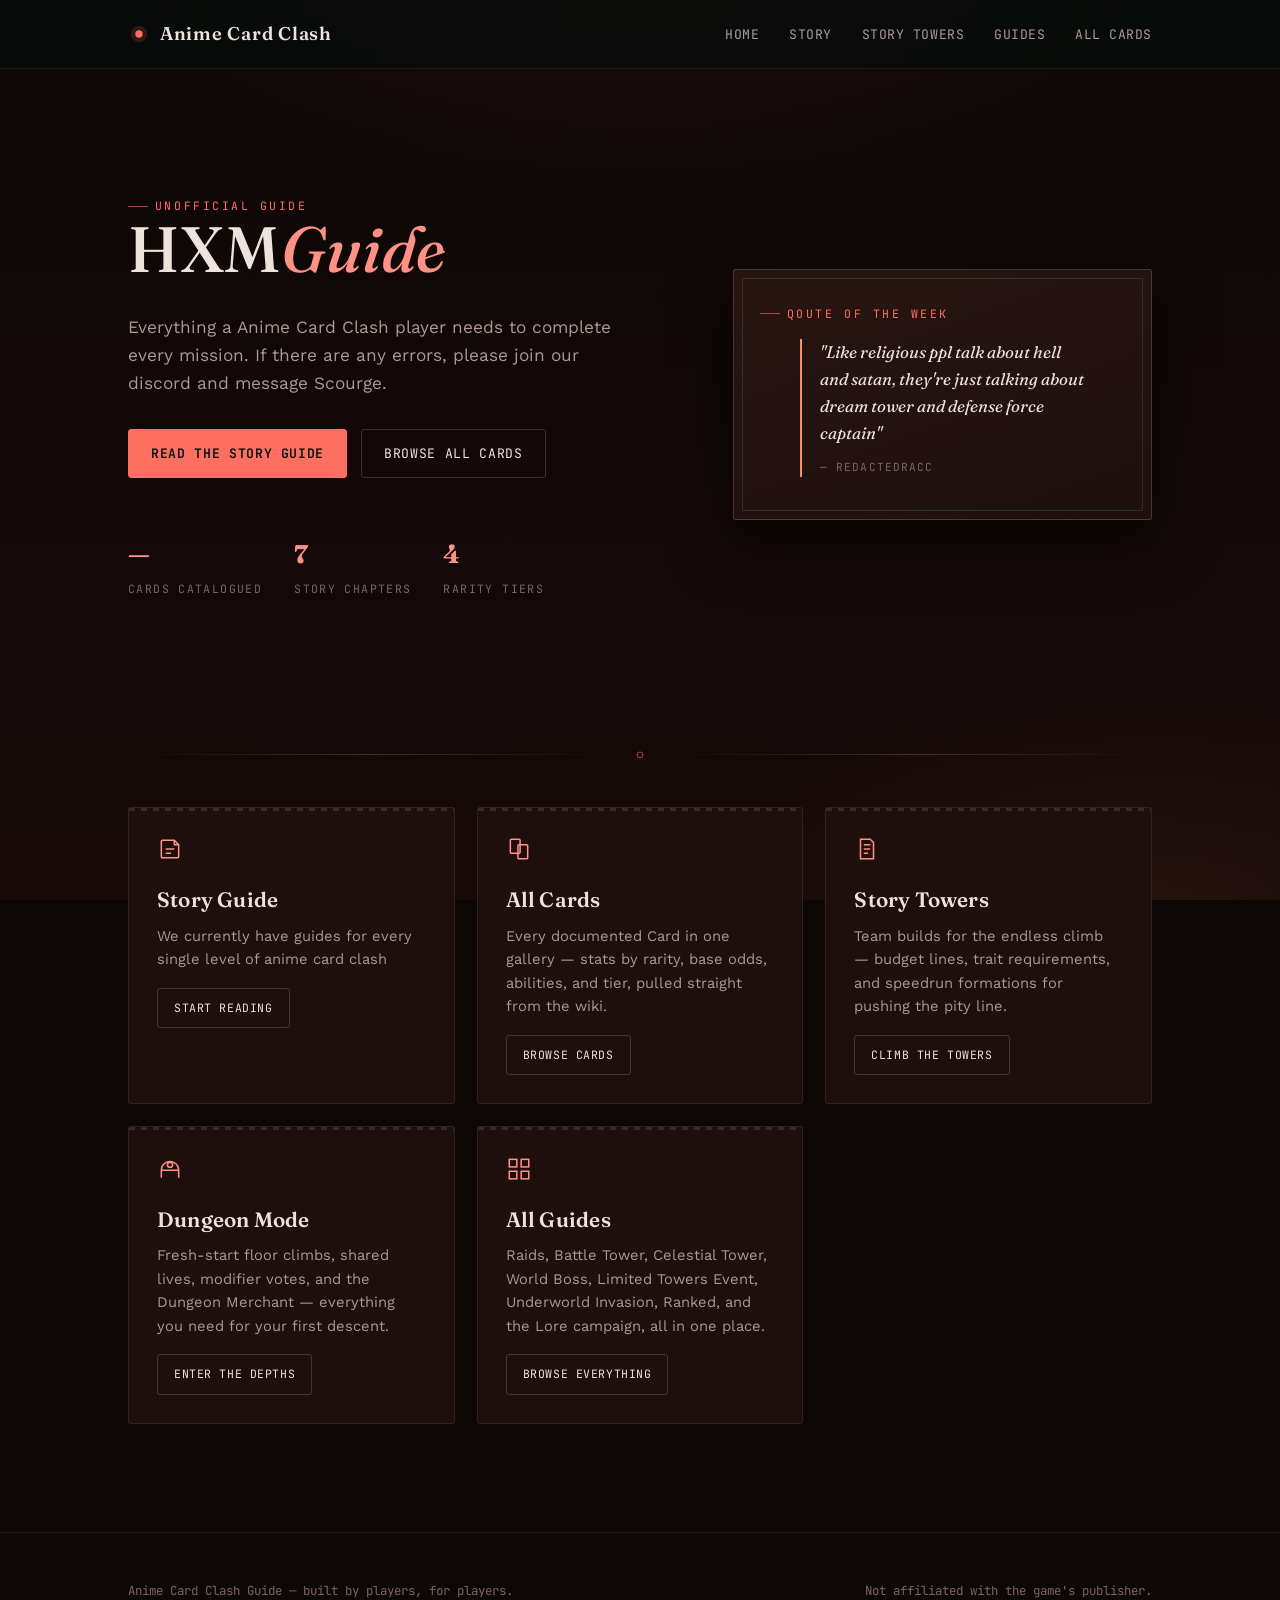
==== index.html @ 02397627 "Fix HTML encoding issues in index.html" ====
<!DOCTYPE html>
<html lang="en">
<head>
<meta charset="UTF-8" />
<meta name="viewport" content="width=device-width, initial-scale=1.0" />
<title>Anime Card Clash — Guide</title>
<meta name="description" content="A field guide for Anime Card Clash: story chapters, Card team builds, and the Omen luck calculator." />
<meta name="theme-color" content="#170a09" />

<meta property="og:title" content="Anime Card Clash — Guide" />
<meta property="og:description" content="Story chapters, Card team builds, and the Omen luck calculator for Anime Card Clash." />
<meta property="og:type" content="website" />

<link rel="icon" href="data:image/svg+xml,<svg xmlns=%22http://www.w3.org/2000/svg%22 viewBox=%220 0 24 24%22><circle cx=%2212%22 cy=%2212%22 r=%229%22 fill=%22%23ff6f61%22/></svg>" />

<link rel="preconnect" href="https://fonts.googleapis.com" />
<link rel="preconnect" href="https://fonts.gstatic.com" crossorigin />
<link href="https://fonts.googleapis.com/css2?family=Fraunces:ital,opsz,wght@0,9..144,400..600;1,9..144,400..600&family=Work+Sans:wght@400;500;600&family=JetBrains+Mono:wght@400;500&display=swap" rel="stylesheet" />

<link rel="stylesheet" href="css/style.css" />
<link rel="stylesheet" href="css/pages.css" />
</head>
<body>
<canvas id="spore-field" aria-hidden="true"></canvas>

<nav class="site-nav">
  <div class="container">
    <a href="index.html" class="brand">
      <span class="brand-mark" aria-hidden="true">
        <svg viewBox="0 0 24 24" fill="none"><circle cx="12" cy="12" r="9" fill="#ff6f61" opacity="0.15"/><circle cx="12" cy="12" r="4" fill="#ff6f61"/></svg>
      </span>
      Anime Card Clash
    </a>
    <button class="nav-toggle" aria-label="Toggle navigation">☰</button>
    <div class="nav-links">
      <a href="index.html">Home</a>
      <a href="story.html">Story</a>
      <a href="story-towers.html">Story Towers</a>
      <a href="guides.html">Guides</a>
      <a href="cards.html">All Cards</a>
    </div>
  </div>
</nav>

<div class="wrap">

  <header class="hero">
    <div class="container hero-grid">
      <div>
        <span class="eyebrow">Unofficial Guide</span>
        <h1>HXM<span>Guide</span><br /></h1>
        <p class="hero-lede">
          Everything a Anime Card Clash player needs to complete every mission. If there are any errors, please join our discord and message Scourge.
        </p>
        <div class="hero-actions">
          <a href="story.html" class="btn btn-primary">Read the Story Guide</a>
          <a href="cards.html" class="btn btn-ghost">Browse All Cards</a>
        </div>
        <div class="hero-stats">
          <div><strong id="stat-cards">—</strong><span>Cards Catalogued</span></div>
          <div><strong>7</strong><span>Story Chapters</span></div>
          <div><strong>4</strong><span>Rarity Tiers</span></div>
        </div>
      </div>

      <div class="hero-panel">
        <span class="eyebrow">Qoute of the Week</span>
        <blockquote style="margin-top:16px; font-family:var(--f-display); font-style:italic; font-size:1.05rem; color:var(--ink); border-left:2px solid var(--lantern); padding-left:18px;">
          "Like religious ppl talk about hell and satan, they're just talking about dream tower and defense force captain"
          <cite style="display:block; font-family:var(--f-mono); font-style:normal; font-size:0.7rem; text-transform:uppercase; letter-spacing:0.1em; color:var(--ink-faint); margin-top:12px;">— RedactedRacc</cite>
        </blockquote>
      </div>
    </div>
  </header>

  <section class="section-tight">
    <div class="container">
      <div class="mire-divider">
        <svg width="16" height="16" viewBox="0 0 16 16"><circle cx="8" cy="8" r="3" fill="none" stroke="#ff6f61" stroke-width="1"/></svg>
      </div>
      <div class="grid-3">
        <div class="journal-card feature-card">
          <div class="icon">
            <svg width="26" height="26" viewBox="0 0 24 24" fill="none" stroke="currentColor" stroke-width="1.4"><path d="M4 19V5a1 1 0 0 1 1-1h11l4 4v11a1 1 0 0 1-1 1H5a1 1 0 0 1-1-1Z"/><path d="M16 4v4h4"/><path d="M8 12h8M8 16h5"/></svg>
          </div>
          <h3>Story Guide</h3>
          <p>We currently have guides for every single level of anime card clash</p>
          <a href="story.html" class="btn btn-ghost">Start Reading</a>
        </div>
        <div class="journal-card feature-card">
          <div class="icon">
            <svg width="26" height="26" viewBox="0 0 24 24" fill="none" stroke="currentColor" stroke-width="1.4"><rect x="4" y="3" width="9" height="13" rx="1"/><rect x="11" y="8" width="9" height="13" rx="1"/></svg>
          </div>
          <h3>All Cards</h3>
          <p>Every documented Card in one gallery — stats by rarity, base
          odds, abilities, and tier, pulled straight from the wiki.</p>
          <a href="cards.html" class="btn btn-ghost">Browse Cards</a>
        </div>
        <div class="journal-card feature-card">
          <div class="icon">
            <svg width="26" height="26" viewBox="0 0 24 24" fill="none" stroke="currentColor" stroke-width="1.4"><path d="M6 3h9l3 3v15H6z"/><path d="M9 8h6M9 12h6M9 16h4"/></svg>
          </div>
          <h3>Story Towers</h3>
          <p>Team builds for the endless climb — budget lines, trait
          requirements, and speedrun formations for pushing the pity line.</p>
          <a href="story-towers.html" class="btn btn-ghost">Climb the Towers</a>
        </div>
        <div class="journal-card feature-card">
          <div class="icon">
            <svg width="26" height="26" viewBox="0 0 24 24" fill="none" stroke="currentColor" stroke-width="1.4"><path d="M4 21v-7a8 8 0 0 1 16 0v7"/><path d="M4 14h16"/><circle cx="12" cy="9" r="2.4"/></svg>
          </div>
          <h3>Dungeon Mode</h3>
          <p>Fresh-start floor climbs, shared lives, modifier votes, and the
          Dungeon Merchant — everything you need for your first descent.</p>
          <a href="dungeon.html" class="btn btn-ghost">Enter the Depths</a>
        </div>
        <div class="journal-card feature-card">
          <div class="icon">
            <svg width="26" height="26" viewBox="0 0 24 24" fill="none" stroke="currentColor" stroke-width="1.4"><rect x="3" y="4" width="7" height="7"/><rect x="14" y="4" width="7" height="7"/><rect x="3" y="15" width="7" height="7"/><rect x="14" y="15" width="7" height="7"/></svg>
          </div>
          <h3>All Guides</h3>
          <p>Raids, Battle Tower, Celestial Tower, World Boss, Limited Towers
          Event, Underworld Invasion, Ranked, and the Lore campaign, all in one place.</p>
          <a href="guides.html" class="btn btn-ghost">Browse Everything</a>
        </div>
      </div>
    </div>
  </section>


</div>

<footer>
  <div class="container">
    <span>Anime Card Clash Guide — built by players, for players.</span>
    <span>Not affiliated with the game's publisher.</span>
  </div>
</footer>

<script src="js/spores.js"></script>
<script src="js/cards-data.js"></script>
<script src="js/main.js"></script>
<script>
  document.getElementById("stat-cards").textContent =
    typeof CARDS !== "undefined" ? CARDS.length : "—";
</script>
</body>
</html>
---- css/style.css ----
/* ============================================================
   HOLLOWMERE — Field Guide
   A drowned-kingdom fantasy guide site.
   Design language: illuminated field journal found in a bog —
   parchment ink, bioluminescent moss glow, wax-seal rarity marks.
   ============================================================ */

:root {
  /* --- Color: ember-lantern palette (red) --- */
  --bg: #0d0706;
  --bg-alt: #170a09;
  --panel: #1e0f0d;
  --panel-raised: #281512;
  --line: rgba(232, 226, 208, 0.09);
  --line-strong: rgba(232, 226, 208, 0.18);

  --ink: #ede3dc;
  --ink-dim: #ad9993;
  --ink-faint: #7a6560;

  --moss: #ff6f61;
  --moss-glow: #ff9285;
  --lantern: #f2935c;
  --lantern-dim: #b8623a;
  --blood-moth: #c94f45;

  /* rarity marks */
  --r-common: #a08c88;
  --r-uncommon: #c96a4f;
  --r-rare: #f2935c;
  --r-mythic: #ff6f61;

  /* --- Type --- */
  --f-display: "Fraunces", "Iowan Old Style", Georgia, serif;
  --f-body: "Work Sans", "Segoe UI", sans-serif;
  --f-mono: "JetBrains Mono", ui-monospace, Menlo, monospace;

  --radius: 3px;
  --shadow-deep: 0 20px 60px rgba(0, 0, 0, 0.55);
}

* { box-sizing: border-box; }
html { scroll-behavior: smooth; }

body {
  margin: 0;
  background: var(--bg);
  color: var(--ink);
  font-family: var(--f-body);
  font-size: 16px;
  line-height: 1.6;
  -webkit-font-smoothing: antialiased;
  position: relative;
  overflow-x: hidden;
}

/* Texture: faint vignette + noise-ish gradient wash, no external images needed */
body::before {
  content: "";
  position: fixed;
  inset: 0;
  z-index: 0;
  pointer-events: none;
  background:
    radial-gradient(ellipse 80% 50% at 50% -10%, rgba(255, 111, 97, 0.08), transparent 60%),
    radial-gradient(ellipse 60% 40% at 90% 100%, rgba(242, 147, 92, 0.06), transparent 60%),
    linear-gradient(180deg, var(--bg) 0%, var(--bg-alt) 100%);
}

#spore-field {
  position: fixed;
  inset: 0;
  z-index: 0;
  pointer-events: none;
  opacity: 0.55;
}

.wrap { position: relative; z-index: 1; }

a { color: inherit; text-decoration: none; }
img { max-width: 100%; display: block; }

::selection { background: var(--moss); color: #06110d; }

/* --- Focus states (accessibility) --- */
a:focus-visible,
button:focus-visible,
input:focus-visible,
select:focus-visible {
  outline: 2px solid var(--moss-glow);
  outline-offset: 3px;
}

@media (prefers-reduced-motion: reduce) {
  * { animation-duration: 0.001ms !important; animation-iteration-count: 1 !important; transition-duration: 0.001ms !important; scroll-behavior: auto !important; }
}

/* ============ Typography ============ */
h1, h2, h3, h4 {
  font-family: var(--f-display);
  font-weight: 600;
  color: var(--ink);
  letter-spacing: 0.01em;
  margin: 0 0 0.5em;
}
h1 { font-size: clamp(2.4rem, 5vw, 4.2rem); font-weight: 500; line-height: 1.04; }
h2 { font-size: clamp(1.7rem, 3vw, 2.4rem); font-weight: 600; }
h3 { font-size: 1.3rem; }
p { margin: 0 0 1em; color: var(--ink-dim); }
.eyebrow {
  font-family: var(--f-mono);
  text-transform: uppercase;
  letter-spacing: 0.22em;
  font-size: 0.72rem;
  color: var(--moss);
  display: inline-flex;
  align-items: center;
  gap: 0.6em;
}
.eyebrow::before {
  content: "";
  width: 20px;
  height: 1px;
  background: var(--moss);
  opacity: 0.6;
}

/* ============ Layout shells ============ */
.container {
  max-width: 1080px;
  margin: 0 auto;
  padding: 0 28px;
}
section { padding: 88px 0; }
.section-tight { padding: 48px 0; }

/* ============ Nav ============ */
.site-nav {
  position: sticky;
  top: 0;
  z-index: 40;
  backdrop-filter: blur(10px);
  background: rgba(7, 13, 11, 0.75);
  border-bottom: 1px solid var(--line);
}
.site-nav .container {
  display: flex;
  align-items: center;
  justify-content: space-between;
  height: 68px;
}
.brand {
  font-family: var(--f-display);
  font-size: 1.15rem;
  font-weight: 600;
  letter-spacing: 0.04em;
  display: flex;
  align-items: center;
  gap: 10px;
}
.brand-mark {
  width: 22px; height: 22px;
  position: relative;
  flex-shrink: 0;
}
.brand-mark svg { width: 100%; height: 100%; }
.nav-links {
  display: flex;
  gap: 30px;
  font-family: var(--f-mono);
  font-size: 0.82rem;
  letter-spacing: 0.04em;
  text-transform: uppercase;
}
.nav-links a {
  color: var(--ink-dim);
  position: relative;
  padding: 4px 0;
  transition: color 0.2s ease;
}
.nav-links a:hover, .nav-links a.active { color: var(--moss-glow); }
.nav-links a.active::after {
  content: "";
  position: absolute;
  left: 0; right: 0; bottom: -2px;
  height: 1px;
  background: var(--moss-glow);
}
.nav-toggle { display: none; }

@media (max-width: 720px) {
  .nav-links {
    position: fixed;
    top: 68px; left: 0; right: 0;
    background: var(--bg-alt);
    flex-direction: column;
    gap: 0;
    border-bottom: 1px solid var(--line);
    max-height: 0;
    overflow: hidden;
    transition: max-height 0.25s ease;
  }
  .nav-links.open { max-height: 300px; }
  .nav-links a { padding: 16px 28px; border-top: 1px solid var(--line); }
  .nav-toggle {
    display: block;
    background: none; border: 1px solid var(--line-strong);
    color: var(--ink); width: 38px; height: 34px; border-radius: var(--radius);
    font-family: var(--f-mono);
  }
}

/* ============ Buttons ============ */
.btn {
  display: inline-flex;
  align-items: center;
  gap: 8px;
  font-family: var(--f-mono);
  font-size: 0.82rem;
  letter-spacing: 0.05em;
  text-transform: uppercase;
  padding: 13px 22px;
  border-radius: var(--radius);
  border: 1px solid var(--line-strong);
  transition: all 0.2s ease;
  cursor: pointer;
  background: transparent;
  color: var(--ink);
}
.btn-primary {
  background: var(--moss);
  color: #06120d;
  border-color: var(--moss);
  font-weight: 600;
}
.btn-primary:hover { background: var(--moss-glow); box-shadow: 0 0 24px rgba(127, 255, 176, 0.35); }
.btn-ghost:hover { border-color: var(--moss); color: var(--moss-glow); }

/* ============ Hero ============ */
.hero {
  padding: 120px 0 90px;
  position: relative;
}
.hero-grid {
  display: grid;
  grid-template-columns: 1.3fr 1fr;
  gap: 60px;
  align-items: center;
}
.hero h1 span { color: var(--moss-glow); font-style: italic; }
.hero-lede { font-size: 1.08rem; max-width: 46ch; }
.hero-actions { display: flex; gap: 14px; margin-top: 32px; flex-wrap: wrap; }
.hero-stats {
  display: flex;
  gap: 32px;
  margin-top: 56px;
  font-family: var(--f-mono);
}
.hero-stats div strong {
  display: block;
  font-size: 1.6rem;
  color: var(--moss-glow);
  font-family: var(--f-display);
}
.hero-stats div span { font-size: 0.72rem; text-transform: uppercase; letter-spacing: 0.12em; color: var(--ink-faint); }

.hero-panel {
  border: 1px solid var(--line-strong);
  border-radius: var(--radius);
  background: linear-gradient(160deg, var(--panel-raised), var(--panel));
  padding: 26px;
  position: relative;
  box-shadow: var(--shadow-deep);
}
.hero-panel::before {
  content: "";
  position: absolute;
  inset: 8px;
  border: 1px solid rgba(94, 234, 212, 0.15);
  border-radius: 2px;
  pointer-events: none;
}

@media (max-width: 860px) {
  .hero-grid { grid-template-columns: 1fr; }
}

/* ============ Journal card (signature element) ============
   Used for chapters, teams, and calculator results.
   Torn top edge + wax seal corner = "field journal entry" motif. */
.journal-card {
  position: relative;
  background: var(--panel);
  border: 1px solid var(--line);
  border-radius: var(--radius);
  padding: 30px;
  overflow: hidden;
}
.journal-card::before {
  content: "";
  position: absolute;
  top: 0; left: 0; right: 0;
  height: 3px;
  background: repeating-linear-gradient(90deg, var(--line-strong) 0 6px, transparent 6px 12px);
  opacity: 0.7;
}

/* ============ Section dividers ============ */
.mire-divider {
  display: flex;
  align-items: center;
  gap: 18px;
  margin: 8px 0 44px;
  color: var(--ink-faint);
}
.mire-divider::before, .mire-divider::after {
  content: "";
  flex: 1;
  height: 1px;
  background: linear-gradient(90deg, transparent, var(--line-strong), transparent);
}
.mire-divider svg { flex-shrink: 0; opacity: 0.6; }

/* ============ Footer ============ */
footer {
  border-top: 1px solid var(--line);
  padding: 48px 0;
  margin-top: 60px;
}
footer .container {
  display: flex;
  justify-content: space-between;
  align-items: center;
  flex-wrap: wrap;
  gap: 16px;
  font-family: var(--f-mono);
  font-size: 0.78rem;
  color: var(--ink-faint);
}

/* ============ Discord floating button (all pages, via js/main.js) ============ */
.discord-fab {
  position: fixed;
  right: 22px;
  bottom: 22px;
  z-index: 60;
  width: 54px;
  height: 54px;
  border-radius: 50%;
  display: flex;
  align-items: center;
  justify-content: center;
  background: var(--moss);
  color: #1a0705;
  box-shadow: var(--shadow-deep);
  transition: transform 0.2s ease, background 0.2s ease, box-shadow 0.2s ease;
}
.discord-fab svg { width: 26px; height: 26px; }
.discord-fab:hover, .discord-fab:focus-visible {
  transform: translateY(-3px) scale(1.05);
  background: var(--moss-glow);
  box-shadow: 0 0 24px rgba(255, 111, 97, 0.45), var(--shadow-deep);
}
@media (max-width: 720px) {
  .discord-fab { right: 16px; bottom: 16px; width: 48px; height: 48px; }
  .discord-fab svg { width: 22px; height: 22px; }
}

/* ============ Utility ============ */
.grid-2 { display: grid; grid-template-columns: 1fr 1fr; gap: 26px; }
.grid-3 { display: grid; grid-template-columns: repeat(3, 1fr); gap: 22px; }
@media (max-width: 860px) {
  .grid-2, .grid-3 { grid-template-columns: 1fr; }
}
.tag {
  font-family: var(--f-mono);
  font-size: 0.68rem;
  text-transform: uppercase;
  letter-spacing: 0.08em;
  padding: 3px 9px;
  border: 1px solid var(--line-strong);
  border-radius: 20px;
  color: var(--ink-dim);
}
---- css/pages.css ----
/* ============================================================
   STORY PAGE
   ============================================================ */
.toc {
  display: flex;
  flex-direction: column;
  gap: 2px;
  position: sticky;
  top: 90px;
}
.toc a {
  font-family: var(--f-mono);
  font-size: 0.8rem;
  color: var(--ink-faint);
  padding: 10px 14px;
  border-left: 2px solid var(--line);
  transition: all 0.2s ease;
}
.toc a:hover, .toc a.active {
  color: var(--moss-glow);
  border-left-color: var(--moss-glow);
  background: rgba(94, 234, 212, 0.05);
}
.story-layout {
  display: grid;
  grid-template-columns: 220px 1fr;
  gap: 56px;
  align-items: start;
}
@media (max-width: 860px) {
  .story-layout { grid-template-columns: 1fr; }
  .toc { position: static; flex-direction: row; flex-wrap: wrap; }
}

.chapter { padding-bottom: 64px; margin-bottom: 64px; border-bottom: 1px solid var(--line); scroll-margin-top: 90px; }
.chapter:last-child { border-bottom: none; }
.chapter-num {
  font-family: var(--f-mono);
  color: var(--moss);
  font-size: 0.8rem;
  letter-spacing: 0.1em;
  display: block;
  margin-bottom: 10px;
}
.chapter p:first-of-type::first-letter {
  font-family: var(--f-display);
  font-size: 3.6rem;
  float: left;
  line-height: 0.8;
  padding: 8px 10px 0 0;
  color: var(--moss-glow);
  font-weight: 500;
}
.chapter blockquote {
  border-left: 2px solid var(--lantern);
  margin: 28px 0;
  padding: 4px 24px;
  font-family: var(--f-display);
  font-style: italic;
  font-size: 1.15rem;
  color: var(--ink);
}
.chapter blockquote cite {
  display: block;
  font-family: var(--f-mono);
  font-style: normal;
  font-size: 0.72rem;
  text-transform: uppercase;
  letter-spacing: 0.1em;
  color: var(--ink-faint);
  margin-top: 10px;
}
.lore-note {
  background: var(--panel);
  border: 1px solid var(--line);
  border-radius: var(--radius);
  padding: 18px 20px;
  margin: 24px 0;
  font-size: 0.92rem;
}
.lore-note strong { color: var(--lantern); font-family: var(--f-mono); font-size: 0.75rem; text-transform: uppercase; letter-spacing: 0.08em; display: block; margin-bottom: 6px; }

/* ============================================================
   HOME PAGE EXTRAS
   ============================================================ */
.feature-card {
  padding: 28px;
}
.feature-card .icon { color: var(--moss-glow); margin-bottom: 14px; }
.feature-card h3 { margin-bottom: 8px; }
.feature-card p { font-size: 0.92rem; margin-bottom: 16px; }
.feature-card .btn { font-size: 0.72rem; padding: 10px 16px; }

/* ============================================================
   GUIDE CARDS (Story / Dungeon / Raid / Towers / Bosses / etc.)
   ============================================================ */
.guides-grid {
  display: grid;
  grid-template-columns: repeat(auto-fill, minmax(340px, 1fr));
  gap: 22px;
  margin-bottom: 10px;
}
.guide-section { padding-bottom: 48px; margin-bottom: 12px; border-bottom: 1px solid var(--line); scroll-margin-top: 90px; }
.guide-section:last-child { border-bottom: none; }

.guide-card {
  position: relative;
  background: var(--panel);
  border: 1px solid var(--line);
  border-radius: var(--radius);
  padding: 22px;
  display: flex;
  flex-direction: column;
  gap: 12px;
  transition: transform 0.2s ease, border-color 0.2s ease;
}
.guide-card:hover { transform: translateY(-3px); border-color: var(--line-strong); }

.guide-card-head { display: flex; align-items: center; justify-content: space-between; }
.guide-pill {
  font-family: var(--f-mono);
  font-size: 0.66rem;
  text-transform: uppercase;
  letter-spacing: 0.08em;
  padding: 4px 10px;
  border: 1px solid var(--line-strong);
  border-radius: 20px;
  color: var(--moss-glow);
}
.guide-card h3 { margin-bottom: 0; font-size: 1.6rem; line-height: 1.15; }

.code-btn {
  display: inline-flex;
  align-items: center;
  gap: 6px;
  font-family: var(--f-mono);
  font-size: 0.66rem;
  letter-spacing: 0.06em;
  text-transform: uppercase;
  background: transparent;
  border: 1px solid var(--line-strong);
  color: var(--ink-dim);
  border-radius: 20px;
  padding: 5px 10px;
  cursor: pointer;
  transition: all 0.15s ease;
}
.code-btn:hover { border-color: var(--lantern); color: var(--lantern); }

.guide-team { gap: 8px; }
.guide-member {
  display: flex;
  align-items: center;
  gap: 10px;
  justify-content: flex-start;
  background: var(--bg-alt);
  border-left: 2px solid var(--moss);
  padding: 7px 10px;
}
.guide-member-text { display: flex; flex-direction: column; line-height: 1.3; }
.guide-member-text strong { color: var(--ink); font-weight: 600; font-size: 0.82rem; }
.guide-member-text span { color: var(--ink-faint); font-size: 0.72rem; }

.card-avatar {
  flex-shrink: 0;
  width: 30px;
  height: 30px;
  border-radius: 50%;
  overflow: hidden;
  display: flex;
  align-items: center;
  justify-content: center;
  background: var(--panel-raised);
}
.card-avatar img { width: 100%; height: 100%; object-fit: cover; }
.card-avatar-fallback {
  font-family: var(--f-mono);
  font-size: 0.64rem;
  font-weight: 700;
  border: 1px solid;
}

.guide-columns {
  display: grid;
  grid-template-columns: 1fr 1fr;
  gap: 16px;
  padding-top: 6px;
  border-top: 1px solid var(--line);
}
.guide-col ul { margin: 8px 0 0; padding-left: 16px; font-size: 0.8rem; color: var(--ink-dim); }
.guide-col li { margin-bottom: 5px; }
@media (max-width: 640px) { .guide-columns { grid-template-columns: 1fr; } }

.guide-stat { margin: 0; padding-top: 4px; }
.guide-meta {
  border-top: none;
  padding-top: 0;
  display: flex;
  align-items: center;
  flex-wrap: wrap;
  gap: 8px;
}
.rng-tag { border-color: var(--lantern-dim); color: var(--lantern); }
.guide-author { font-family: var(--f-mono); font-size: 0.7rem; color: var(--ink-faint); margin-left: auto; }

/* Sub-nav chips linking between guide category pages */
.subnav {
  display: flex;
  gap: 8px;
  flex-wrap: wrap;
  margin-bottom: 36px;
  padding-bottom: 24px;
  border-bottom: 1px solid var(--line);
}
.subnav a {
  font-family: var(--f-mono);
  font-size: 0.72rem;
  text-transform: uppercase;
  letter-spacing: 0.06em;
  padding: 7px 14px;
  border: 1px solid var(--line-strong);
  border-radius: 20px;
  color: var(--ink-dim);
  transition: all 0.15s ease;
}
.subnav a:hover { border-color: var(--moss); color: var(--ink); }
.subnav a.current { background: var(--moss); color: #06120d; border-color: var(--moss); font-weight: 600; }

/* Guides hub */
.hub-grid { display: grid; grid-template-columns: repeat(auto-fill, minmax(260px, 1fr)); gap: 20px; }
.hub-card {
  background: var(--panel);
  border: 1px solid var(--line);
  border-radius: var(--radius);
  padding: 24px;
  transition: transform 0.2s ease, border-color 0.2s ease;
}
.hub-card:hover { transform: translateY(-3px); border-color: var(--line-strong); }
.hub-card h3 { margin-bottom: 6px; }
.hub-card p { font-size: 0.86rem; margin-bottom: 14px; }
.hub-count { font-family: var(--f-mono); font-size: 0.68rem; color: var(--moss-glow); text-transform: uppercase; letter-spacing: 0.06em; }

/* ============================================================
   ALL CARDS PAGE
   ============================================================ */
.cards-toolbar {
  display: flex;
  gap: 16px;
  flex-wrap: wrap;
  align-items: center;
  justify-content: space-between;
  margin-bottom: 10px;
  padding-bottom: 24px;
  border-bottom: 1px solid var(--line);
}
.cards-toolbar-filters { display: flex; gap: 20px; flex-wrap: wrap; }

.filter-group { display: flex; gap: 8px; flex-wrap: wrap; }
.filter-chip {
  font-family: var(--f-mono);
  font-size: 0.72rem;
  text-transform: uppercase;
  letter-spacing: 0.06em;
  padding: 7px 14px;
  border: 1px solid var(--line-strong);
  border-radius: 20px;
  color: var(--ink-dim);
  cursor: pointer;
  background: transparent;
  transition: all 0.15s ease;
}
.filter-chip:hover { border-color: var(--moss); color: var(--ink); }
.filter-chip.active { background: var(--moss); color: #06120d; border-color: var(--moss); font-weight: 600; }

.card-search {
  background: var(--bg-alt);
  border: 1px solid var(--line-strong);
  color: var(--ink);
  padding: 10px 14px;
  border-radius: var(--radius);
  font-family: var(--f-mono);
  font-size: 0.85rem;
  min-width: 240px;
}

.card-count { font-family: var(--f-mono); font-size: 0.78rem; color: var(--ink-faint); margin: 18px 0 24px; }

.empty-state {
  text-align: center;
  padding: 70px 20px;
  color: var(--ink-faint);
  font-family: var(--f-mono);
  border: 1px dashed var(--line-strong);
  border-radius: var(--radius);
}

.cards-grid {
  display: grid;
  grid-template-columns: repeat(auto-fill, minmax(300px, 1fr));
  gap: 22px;
}

.card-tile {
  background: var(--panel);
  border: 1px solid var(--line);
  border-radius: var(--radius);
  overflow: hidden;
  display: flex;
  flex-direction: column;
  transition: transform 0.2s ease, border-color 0.2s ease;
}
.card-tile:hover { transform: translateY(-3px); border-color: var(--line-strong); }

.card-tile-art {
  background: linear-gradient(180deg, var(--panel-raised), var(--bg-alt));
  display: flex;
  align-items: center;
  justify-content: center;
  padding: 18px;
  border-bottom: 1px solid var(--line);
}
.card-tile-art img {
  max-width: 100%;
  max-height: 220px;
  object-fit: contain;
  border-radius: 2px;
}

.card-tile-body { padding: 20px; display: flex; flex-direction: column; gap: 12px; }
.card-tile-head h3 { margin: 0; font-size: 1.1rem; }
.card-altname { font-size: 0.8rem; color: var(--ink-faint); font-style: italic; }

.card-badges { display: flex; gap: 8px; flex-wrap: wrap; }
.badge {
  font-family: var(--f-mono);
  font-size: 0.66rem;
  text-transform: uppercase;
  letter-spacing: 0.05em;
  padding: 4px 10px;
  border-radius: 20px;
  border: 1px solid var(--line-strong);
  color: var(--ink-dim);
}
.badge.role-attacker { border-color: var(--blood-moth); color: var(--blood-moth); }
.badge.role-support { border-color: var(--moss); color: var(--moss); }
.badge.pool-badge { color: var(--ink-faint); }
.badge.tier-none { opacity: 0.6; }
.badge.tier-ss { background: var(--r-mythic); color: #06120d; border-color: var(--r-mythic); font-weight: 700; }
.badge.tier-splus { background: var(--lantern); color: #2c1c05; border-color: var(--lantern); font-weight: 700; }
.badge.tier-s { border-color: var(--lantern); color: var(--lantern); font-weight: 600; }
.badge.tier-a { border-color: var(--r-rare); color: var(--r-rare); }
.badge.tier-b { border-color: var(--r-uncommon); color: var(--r-uncommon); }
.badge.tier-c { border-color: var(--r-common); color: var(--r-common); }

.card-ability { font-size: 0.86rem; margin: 0; color: var(--ink-dim); }
.card-ability strong { color: var(--ink); }

.card-stat-tabs { display: flex; gap: 4px; flex-wrap: wrap; }
.stat-tab {
  font-family: var(--f-mono);
  font-size: 0.66rem;
  text-transform: uppercase;
  letter-spacing: 0.04em;
  padding: 5px 10px;
  border-radius: 3px;
  border: 1px solid var(--line);
  background: var(--bg-alt);
  color: var(--ink-faint);
  cursor: pointer;
}
.stat-tab:hover { color: var(--ink); }
.stat-tab.active { background: var(--moss); color: #06120d; border-color: var(--moss); font-weight: 600; }

.card-stat-panel { display: none; border-top: 1px solid var(--line); padding-top: 8px; }
.card-stat-panel.active { display: block; }
.stat-row {
  display: flex;
  justify-content: space-between;
  padding: 5px 0;
  font-family: var(--f-mono);
  font-size: 0.82rem;
}
.stat-row span { color: var(--ink-faint); }

.card-source-link {
  font-family: var(--f-mono);
  font-size: 0.7rem;
  color: var(--moss-glow);
  text-decoration: none;
  align-self: flex-start;
}
.card-source-link:hover { text-decoration: underline; }
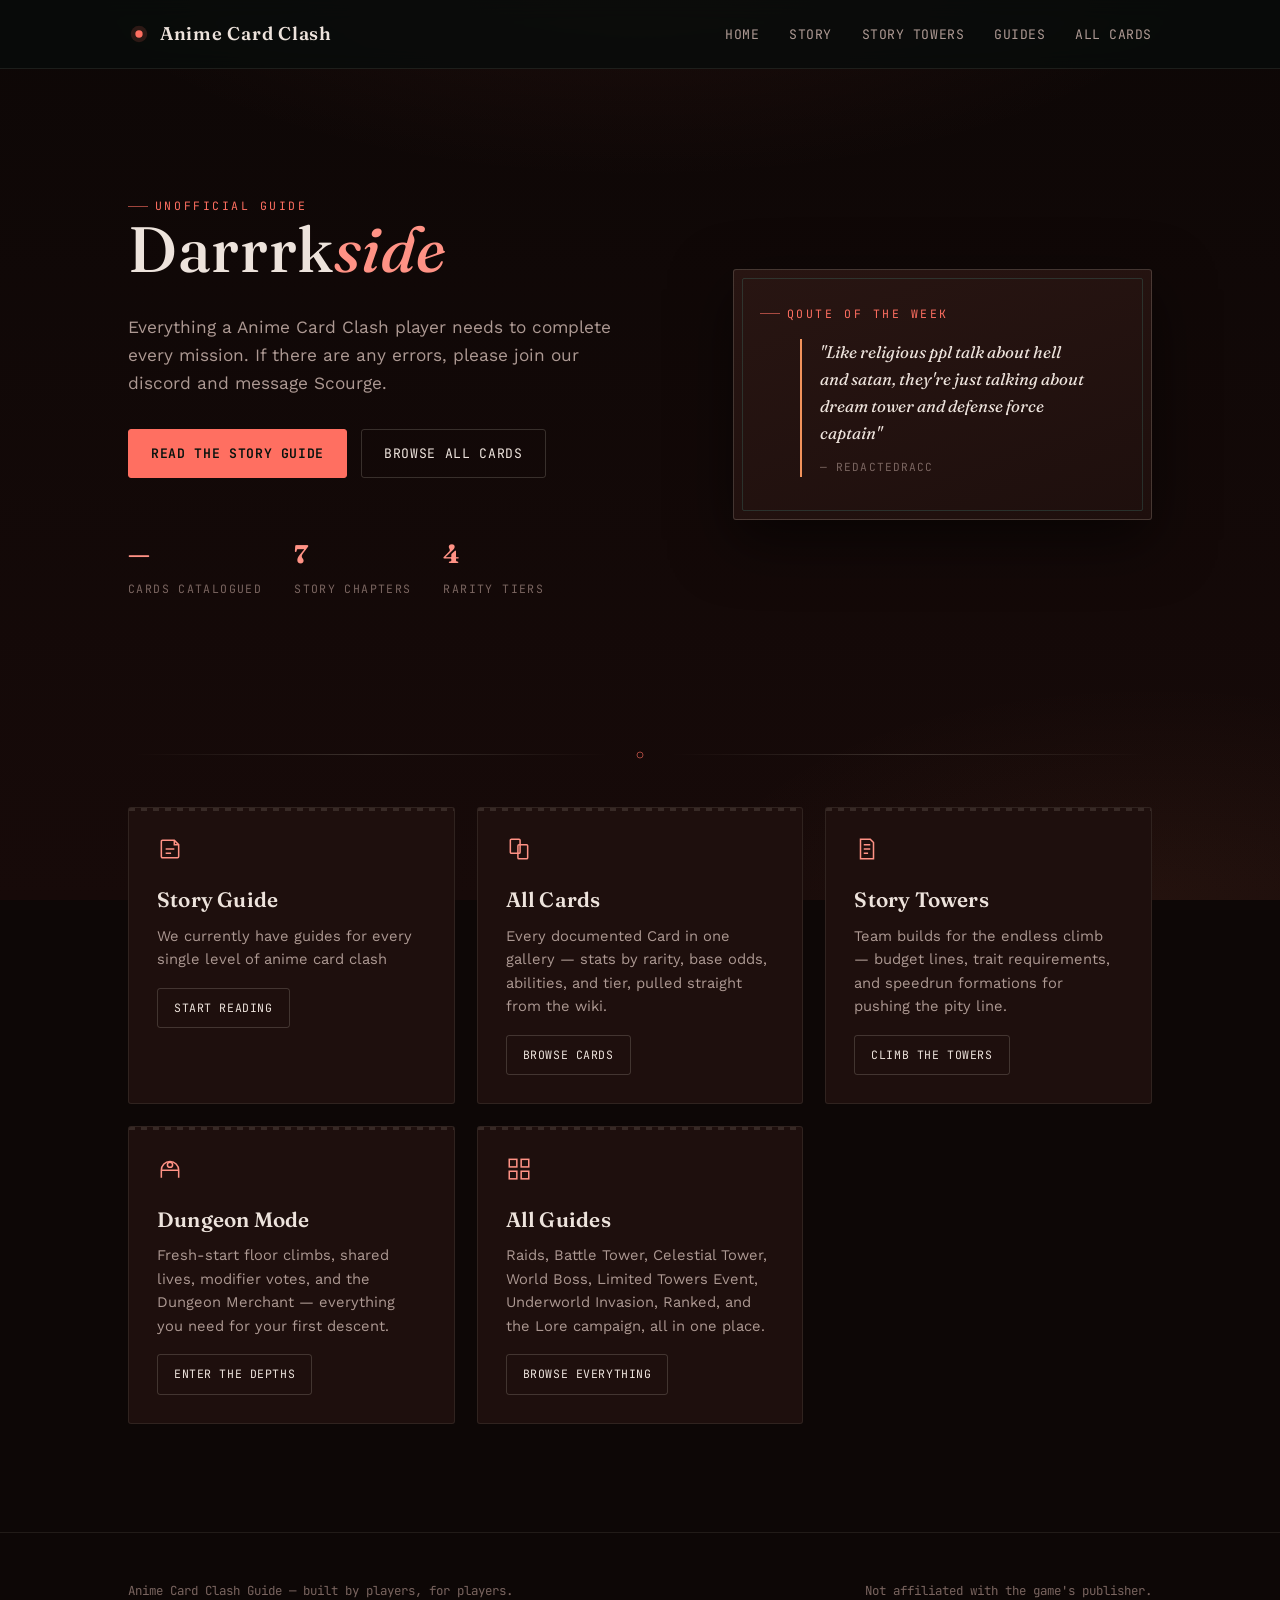
==== commit f8d5fb35: "Update index.html" ====
--- a/index.html
+++ b/index.html
@@ -48,7 +48,7 @@
     <div class="container hero-grid">
       <div>
         <span class="eyebrow">Unofficial Guide</span>
-        <h1>HXM<span>Guide</span><br /></h1>
+        <h1>Darrrk<span>side</span><br /></h1>
         <p class="hero-lede">
           Everything a Anime Card Clash player needs to complete every mission. If there are any errors, please join our discord and message Scourge.
         </p>
